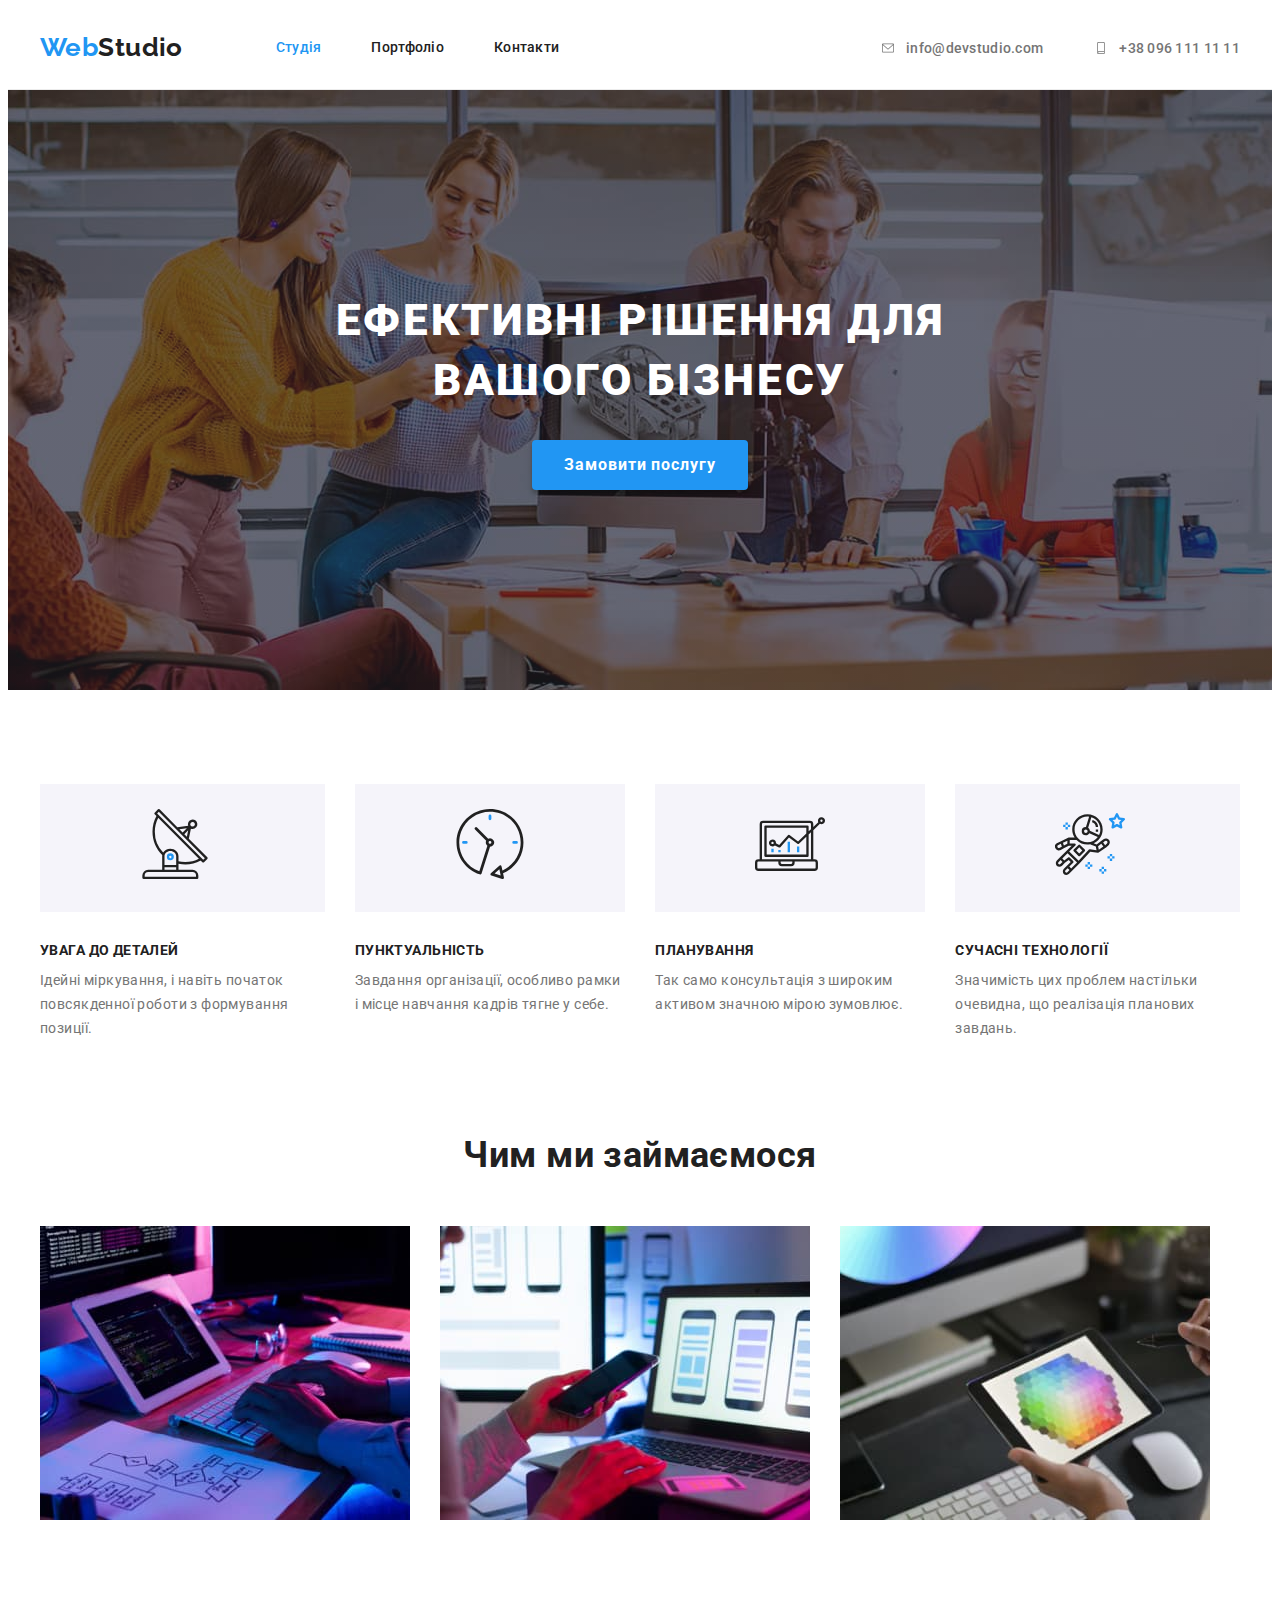
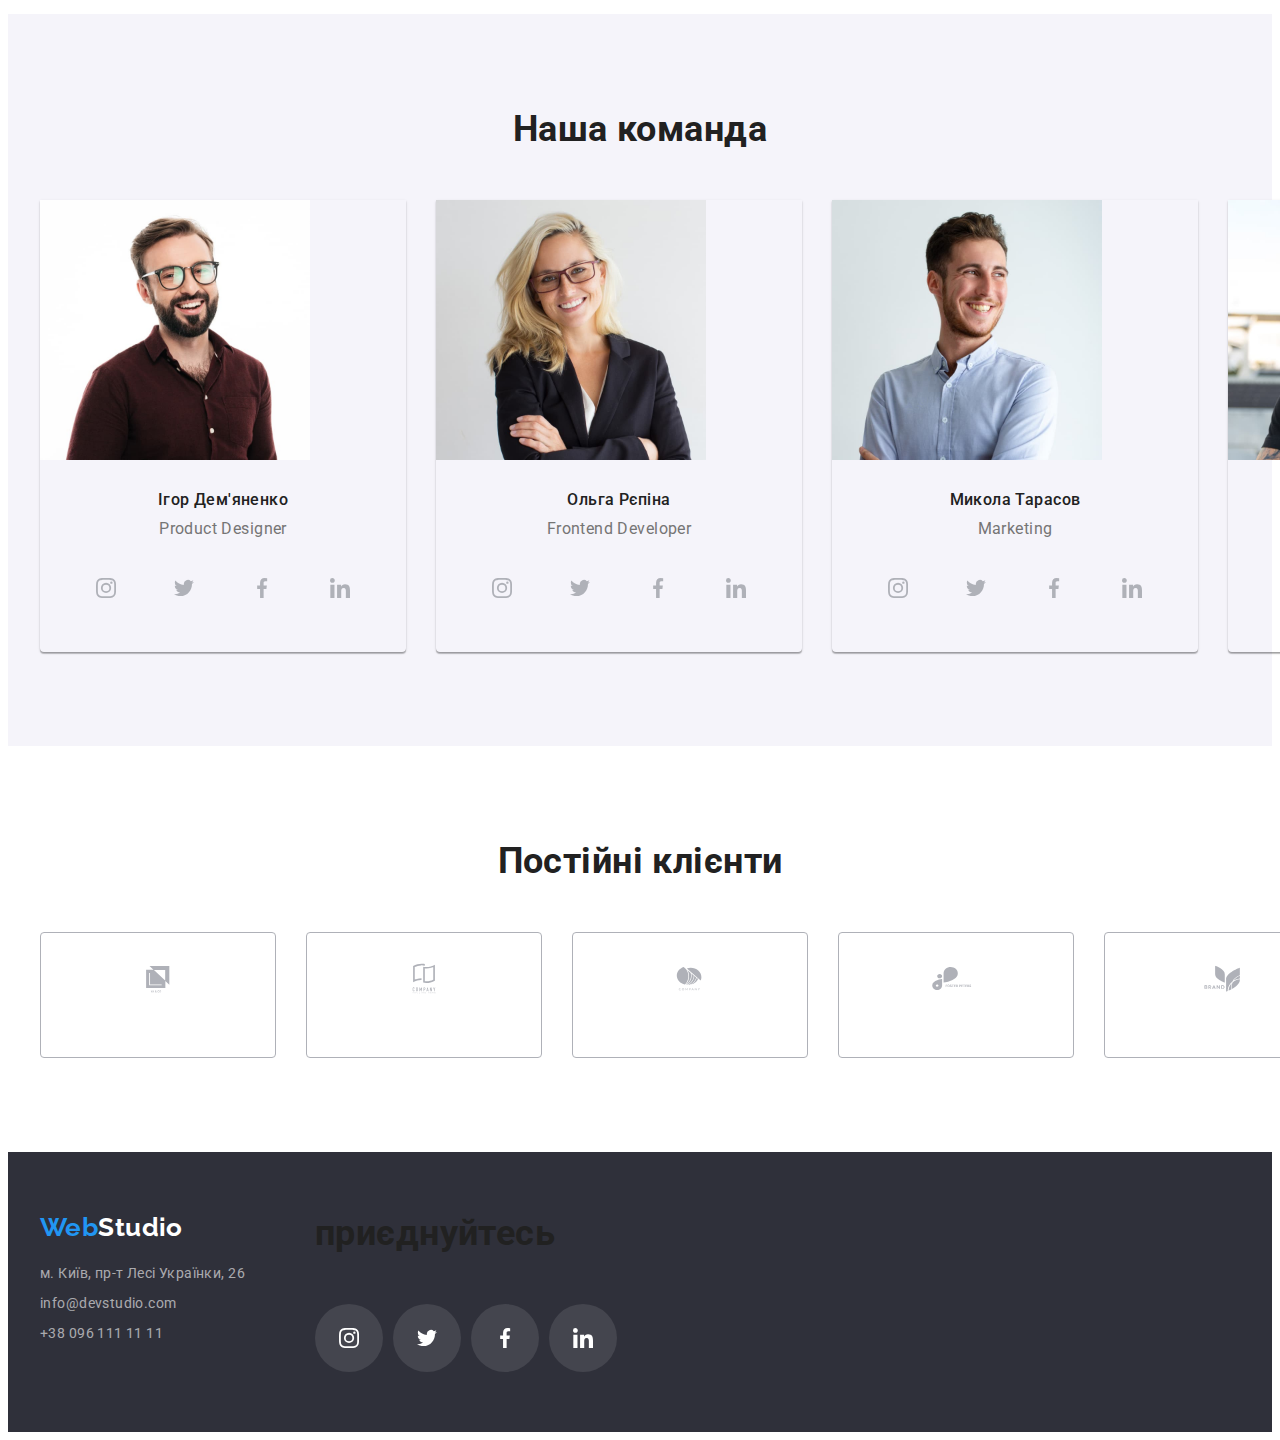
==== index.html @ 1bcee9d4 "Добавляет иконки и дополнительные секции" ====
<!DOCTYPE html>
<html lang="uk">
  <head>
    <meta charset="UTF-8" />
    <meta http-equiv="X-UA-Compatible" content="IE=edge" />
    <meta name="viewport" content="width=device-width, initial-scale=1.0" />
    <link rel="preconnect" href="https://fonts.googleapis.com" />
    <link rel="preconnect" href="https://fonts.gstatic.com" crossorigin />
    <link
      rel="stylesheet"
      href="https://cdnjs.cloudflare.com/ajax/libs/modern-normalize/1.1.0/modern-normalize.min.css"
      integrity="sha512-wpPYUAdjBVSE4KJnH1VR1HeZfpl1ub8YT/NKx4PuQ5NmX2tKuGu6U/JRp5y+Y8XG2tV+wKQpNHVUX03MfMFn9Q=="
      crossorigin="anonymous"
      referrerpolicy="no-referrer"
    />
    <link
      href="https://fonts.googleapis.com/css2?family=Raleway:wght@700&family=Roboto:wght@400;500;700;900&display=swap"
      rel="stylesheet"
    />
    <link rel="stylesheet" href="./css/styles.css" />
    <title>Web Studio</title>
  </head>
  <body>
    <header class="header-section">
      <div class="container header-container">
        <nav class="nav">
          <a class="logo" href="./index.html"><span>Web</span>Studio</a>
          <ul class="list nav-links">
            <li><a class="link current" href="">Студія</a></li>
            <li><a class="link" href="./portfolio.html">Портфоліо</a></li>
            <li><a class="link" href="">Контакти</a></li>
          </ul>
        </nav>
        <ul class="contacts">
          <li>
            <a class="link" href="mailto:info@devstudio.com">
              <svg class="icon" width="16px" height="12px">
                <use href="./images/icons.svg#icon-envelope"></use>
              </svg>
              info@devstudio.com</a
            >
          </li>
          <li>
            <a class="link" href="tel:+380961111111">
              <svg class="icon" width="16px" height="12px">
                <use href="./images/icons.svg#icon-smartphone"></use>
              </svg>
              +38 096 111 11 11</a
            >
          </li>
        </ul>
      </div>
    </header>
    <main>
      <section class="hero section">
        <div class="container">
          <h1 class="title">Ефективні рішення для вашого бізнесу</h1>
          <button type="button" class="order-button">Замовити послугу</button>
        </div>
      </section>
      <section class="advantage section">
        <div class="container">
          <h2 class="visually-hidden">Переваги</h2>
          <ul class="list">
            <li class="card">
              <div class="icon-wrap">
                <svg class="icon" width="70px" height="70px">
                  <use href="./images/icons.svg#icon-antenna"></use>
                </svg>
              </div>
              <h3 class="title">увага до деталей</h3>
              <p class="desc">
                Ідейні міркування, і навіть початок повсякденної роботи з формування позиції.
              </p>
            </li>
            <li class="card">
              <div class="icon-wrap">
                <svg class="icon" width="70px" height="70px">
                  <use href="./images/icons.svg#icon-clock"></use>
                </svg>
              </div>
              <h3 class="title">пунктуальність</h3>
              <p class="desc">
                Завдання організації, особливо рамки і місце навчання кадрів тягне у себе.
              </p>
            </li>
            <li class="card">
              <div class="icon-wrap">
                <svg class="icon" width="70px" height="70px">
                  <use href="./images/icons.svg#icon-diagram"></use>
                </svg>
              </div>
              <h3 class="title">планування</h3>
              <p class="desc">Так само консультація з широким активом значною мірою зумовлює.</p>
            </li>
            <li class="card">
              <div class="icon-wrap">
                <svg class="icon" width="70px" height="70px">
                  <use href="./images/icons.svg#icon-astronaut"></use>
                </svg>
              </div>
              <h3 class="title">сучасні технології</h3>
              <p class="desc">
                Значимість цих проблем настільки очевидна, що реалізація планових завдань.
              </p>
            </li>
          </ul>
        </div>
      </section>
      <section class="our-work section">
        <div class="container">
          <h2 class="title">Чим ми займаємося</h2>
          <ul class="list">
            <li class="item">
              <img src="./images/work1.jpg" width="370" alt="Проектування" />
            </li>
            <li class="item">
              <img src="./images/work2.jpg" width="370" alt="Адаптація" />
            </li>
            <li class="item">
              <img src="./images/work3.jpg" width="370" alt="Дізайн" />
            </li>
          </ul>
        </div>
      </section>
      <section class="our-team section">
        <div class="container">
          <h2 class="title">Наша команда</h2>
          <ul class="list">
            <li class="item">
              <img
                class="member-photo"
                src="./images/product-designer.jpg"
                width="270"
                alt="Дизайнер проекта"
              />
              <div class="description-wrap">
                <h3 class="member-title">Ігор Дем'яненко</h3>
                <p class="member-position">Product Designer</p>

                <ul class="social-list">
                  <li>
                    <a class="social-link" href="" aria-label="instagram">
                      <svg class="social-icon">
                        <use href="./images/icons.svg#icon-instagram"></use>
                      </svg>
                    </a>
                  </li>
                  <li>
                    <a class="social-link" href="" aria-label="twitter">
                      <svg class="social-icon">
                        <use href="./images/icons.svg#icon-twitter"></use>
                      </svg>
                    </a>
                  </li>
                  <li>
                    <a class="social-link" href="" aria-label="facebook">
                      <svg class="social-icon">
                        <use href="./images/icons.svg#icon-facebook"></use>
                      </svg>
                    </a>
                  </li>
                  <li>
                    <a class="social-link" href="" aria-label="linkedin">
                      <svg class="social-icon">
                        <use href="./images/icons.svg#icon-linkedin"></use>
                      </svg>
                    </a>
                  </li>
                </ul>
              </div>
            </li>
            <li class="item">
              <img
                class="member-photo"
                src="./images/frontend-developer.jpg"
                width="270"
                alt="Фронтенд разработчик"
              />
              <div class="description-wrap">
                <h3 class="member-title">Ольга Рєпіна</h3>
                <p class="member-position">Frontend Developer</p>

                <ul class="social-list">
                  <li>
                    <a class="social-link" href="" aria-label="instagram">
                      <svg class="social-icon">
                        <use href="./images/icons.svg#icon-instagram"></use>
                      </svg>
                    </a>
                  </li>
                  <li>
                    <a class="social-link" href="" aria-label="twitter">
                      <svg class="social-icon">
                        <use href="./images/icons.svg#icon-twitter"></use>
                      </svg>
                    </a>
                  </li>
                  <li>
                    <a class="social-link" href="" aria-label="facebook">
                      <svg class="social-icon">
                        <use href="./images/icons.svg#icon-facebook"></use>
                      </svg>
                    </a>
                  </li>
                  <li>
                    <a class="social-link" href="" aria-label="linkedin">
                      <svg class="social-icon">
                        <use href="./images/icons.svg#icon-linkedin"></use>
                      </svg>
                    </a>
                  </li>
                </ul>
              </div>
            </li>
            <li class="item">
              <img class="member-photo" src="./images/marketing.jpg" width="270" alt="Маркетінг" />

              <div class="description-wrap">
                <h3 class="member-title">Микола Тарасов</h3>
                <p class="member-position">Marketing</p>

                <ul class="social-list">
                  <li>
                    <a class="social-link" href="" aria-label="instagram">
                      <svg class="social-icon">
                        <use href="./images/icons.svg#icon-instagram"></use>
                      </svg>
                    </a>
                  </li>
                  <li>
                    <a class="social-link" href="" aria-label="twitter">
                      <svg class="social-icon">
                        <use href="./images/icons.svg#icon-twitter"></use>
                      </svg>
                    </a>
                  </li>
                  <li>
                    <a class="social-link" href="" aria-label="facebook">
                      <svg class="social-icon">
                        <use href="./images/icons.svg#icon-facebook"></use>
                      </svg>
                    </a>
                  </li>
                  <li>
                    <a class="social-link" href="" aria-label="linkedin">
                      <svg class="social-icon">
                        <use href="./images/icons.svg#icon-linkedin"></use>
                      </svg>
                    </a>
                  </li>
                </ul>
              </div>
            </li>
            <li class="item">
              <img
                class="member-photo"
                src="./images/ui-designer.jpg"
                width="270"
                alt="UI дезайнер"
              />
              <div class="description-wrap">
                <h3 class="member-title">Михайло Єрмаков</h3>
                <p class="member-position">UI Designer</p>

                <ul class="social-list">
                  <li>
                    <a class="social-link" href="" aria-label="instagram">
                      <svg class="social-icon">
                        <use href="./images/icons.svg#icon-instagram"></use>
                      </svg>
                    </a>
                  </li>
                  <li>
                    <a class="social-link" href="" aria-label="twitter">
                      <svg class="social-icon">
                        <use href="./images/icons.svg#icon-twitter"></use>
                      </svg>
                    </a>
                  </li>
                  <li>
                    <a class="social-link" href="" aria-label="facebook">
                      <svg class="social-icon">
                        <use href="./images/icons.svg#icon-facebook"></use>
                      </svg>
                    </a>
                  </li>
                  <li>
                    <a class="social-link" href="" aria-label="linkedin">
                      <svg class="social-icon">
                        <use href="./images/icons.svg#icon-linkedin"></use>
                      </svg>
                    </a>
                  </li>
                </ul>
              </div>
            </li>
          </ul>
        </div>
      </section>
      <section class="clients section">
        <div class="container">
          <h2 class="title">Постійні клієнти</h2>

          <ul class="clients-list">
            <li>
              <a
                class="client-link"
                href=""
                aria-label="Client 1"
                target="_blank"
                rel="noopener noreferrer"
              >
                <svg class="client-icon">
                  <use href="./images/icons.svg#icon-client-1"></use>
                </svg>
              </a>
            </li>
            <li>
              <a
                class="client-link"
                href=""
                aria-label="Client 2"
                target="_blank"
                rel="noopener noreferrer"
              >
                <svg class="client-icon">
                  <use href="./images/icons.svg#icon-client-2"></use>
                </svg>
              </a>
            </li>
            <li>
              <a
                class="client-link"
                href=""
                aria-label="Client 3"
                target="_blank"
                rel="noopener noreferrer"
              >
                <svg class="client-icon">
                  <use href="./images/icons.svg#icon-client-3"></use>
                </svg>
              </a>
            </li>
            <li>
              <a
                class="client-link"
                href=""
                aria-label="Client 4"
                target="_blank"
                rel="noopener noreferrer"
              >
                <svg class="client-icon">
                  <use href="./images/icons.svg#icon-client-4"></use>
                </svg>
              </a>
            </li>
            <li>
              <a
                class="client-link"
                href=""
                aria-label="Client 5"
                target="_blank"
                rel="noopener noreferrer"
              >
                <svg class="client-icon">
                  <use href="./images/icons.svg#icon-client-5"></use>
                </svg>
              </a>
            </li>
            <li>
              <a
                class="client-link"
                href=""
                aria-label="Client 6"
                target="_blank"
                rel="noopener noreferrer"
              >
                <svg class="client-icon">
                  <use href="./images/icons.svg#icon-client-6"></use>
                </svg>
              </a>
            </li>
          </ul>
        </div>
      </section>

      <footer class="section">
        <div class="container">
          <div class="address-wrap">
            <a class="logo" href="./index.html"><span>Web</span>Studio</a>
            <address>
              <ul class="list">
                <li class="item">
                  <a
                    class="link location"
                    href="https://goo.gl/maps/Ng53ubhgUgU8Qism7"
                    target="_blank"
                    rel="noopener noreferrer"
                    >м. Київ, пр-т Лесі Українки, 26</a
                  >
                </li>
                <li class="item">
                  <a class="link" href="mailto:info@devstudio.com">info@devstudio.com</a>
                </li>
                <li class="item"><a class="link" href="tel:+380961111111">+38 096 111 11 11</a></li>
              </ul>
            </address>
          </div>
          <div class="social-wrap">
            <p class="title">приєднуйтесь</p>
            <ul class="social-list">
              <li>
                <a class="social-link" href="" aria-label="instagram">
                  <svg class="social-icon">
                    <use href="./images/icons.svg#icon-instagram"></use>
                  </svg>
                </a>
              </li>
              <li>
                <a class="social-link" href="" aria-label="twitter">
                  <svg class="social-icon">
                    <use href="./images/icons.svg#icon-twitter"></use>
                  </svg>
                </a>
              </li>
              <li>
                <a class="social-link" href="" aria-label="facebook">
                  <svg class="social-icon">
                    <use href="./images/icons.svg#icon-facebook"></use>
                  </svg>
                </a>
              </li>
              <li>
                <a class="social-link" href="" aria-label="linkedin">
                  <svg class="social-icon">
                    <use href="./images/icons.svg#icon-linkedin"></use>
                  </svg>
                </a>
              </li>
            </ul>
          </div>
        </div>
      </footer>
    </main>
  </body>
</html>
---- css/styles.css ----
/* #2196F3 - accent color */
:root {
  --main-text-color: #757575;
  --title-color: #212121;
  --accent-color: #2196f3;
  --main-white-color: #ffffff;
  --main-background-color: #ffffff;
  --contact-color: #757575;
  --footer-contact-color: rgba(255, 255, 255, 0.6);
  --footer-background-color: #2f303a;
  --filter-button-background: #f5f4fa;
  --secondary-section-background: #f5f4fa;
  --header-border-color: #ececec;
  --gallery-item-border: #eeeeee;
  --social-icons-color: #afb1b8;
  --footer-social-background: rgba(255, 255, 255, 0.1);
}

.visually-hidden {
  position: absolute;
  width: 1px;
  height: 1px;
  margin: -1px;
  border: 0;
  padding: 0;

  white-space: nowrap;
  clip-path: inset(100%);
  clip: rect(0 0 0 0);
  overflow: hidden;
}

body {
  font-family: 'Roboto', 'Helvetica Neue', 'Verdana', 'Tahoma', sans-serif;
  font-size: 14px;
  line-height: 1.71;
  letter-spacing: 0.03em;

  color: var(--main-text-color);
  background-color: var(--main-background-color);
}

h1,
h2,
h3,
h4,
h5,
h6,
p,
ul {
  margin: 0;
}

img {
  display: block;
  max-width: 100%;
  height: auto;
}

ul {
  padding-left: 0;
  list-style: none;
}

.container {
  width: 1200px;
  padding-left: 15px;
  padding-right: 15px;
  margin: 0 auto;
}

.section {
  padding-top: 94px;
  padding-bottom: 94px;
  min-width: 1200px;
}

.list {
  margin-top: 0;
  margin-bottom: 0;
  list-style-type: none;
}

.hidden {
  margin: 0;
  padding: 0;
  height: 0;
  visibility: hidden;
}

.title {
  margin-top: 0;
  margin-bottom: 50px;
  font-size: 36px;
  font-weight: 700;
  line-height: 1.167;
  color: var(--title-color);
}

/* header section */

header {
  border-bottom: 1px solid Var(--header-border-color);
}

.header-container {
  display: flex;
  align-items: center;
  justify-content: center;
}

.logo {
  padding-top: 24px;
  padding-bottom: 25px;

  font-family: 'Raleway', sans-serif;
  font-size: 26px;
  font-weight: 700;
  line-height: 1.1925; /*30.52/26 = 1.17, но тогда размер блока не равен 80px */
  color: var(--title-color);
  text-decoration: none;
}

.logo > span {
  color: var(--accent-color);
}

.nav {
  display: flex;
  align-items: center;
}

.nav-links {
  display: flex;
  margin-left: 93px;
  gap: 50px;
}

.nav-links .link {
  font-size: 14px;
  font-weight: 500;
  line-height: 1.17;
  letter-spacing: 0.02em;
  color: var(--title-color);
  text-decoration: none;
}

.nav-links .current,
.nav-links .link:hover,
.nav-links .link:focus {
  color: var(--accent-color);
}

.header-section .contacts {
  margin-left: auto;
}

.contacts {
  display: flex;
  gap: 50px;
}
.contacts .link {
  display: flex;
  align-items: center;

  padding: 32px 0;

  font-weight: 500;
  line-height: 1.2;
  letter-spacing: 0.02em;
  color: var(--contact-color);
  text-decoration: none;
}

.contacts .link:not(:last-child()) {
  margin-right: 50px;
}

.contacts .link:hover,
.contacts .link:focus {
  color: var(--accent-color);
}

.contacts .icon {
  vertical-align: middle;
  margin-right: 10px;
  fill: var(--contact-color);
}

.contacts .link:hover .icon,
.contacts .link:focus .icon {
  fill: var(--accent-color);
}

/* hero section */

.hero {
  background: linear-gradient(rgba(47, 48, 58, 0.4), rgba(47, 48, 58, 0.4)),
    url(../images/hero-img.jpg);
  background-color: var(--footer-background-color);
  background-position: center;
  background-size: cover;
  text-align: center;
  max-width: 1600px;
  margin: 0 auto;
}

.hero.section {
  padding-top: 200px;
  padding-bottom: 200px;
}

.hero .title {
  max-width: 696px;
  margin-bottom: 30px;
  margin-left: auto;
  margin-right: auto;
  font-size: 44px;
  font-weight: 900;
  line-height: 1.3637;
  letter-spacing: 0.06em;
  text-transform: uppercase;
  color: var(--main-white-color);
}

.order-button {
  border: none;
  min-width: 216px;
  padding: 10px 32px;

  border-radius: 4px;

  font-family: inherit;
  font-size: 16px;
  font-weight: 700;
  line-height: 1.875;
  letter-spacing: 0.06em;
  color: var(--main-white-color);
  background-color: var(--accent-color);
  box-shadow: 0px 4px 4px rgba(0, 0, 0, 0.25);
  cursor: pointer;
}

.order-button:hover,
.order-button:focus {
  background: #188ce8;
  box-shadow: 0px 4px 4px rgba(0, 0, 0, 0.15);
}

/* advantage section */

.advantage.section {
  padding-bottom: 47px;
}

.advantage .list {
  display: flex;
  gap: 30px;
}

.advantage .card {
  flex-basis: calc((100%-3 * 30px) / 4);
  /* 270px; */
}

.advantage .icon-wrap {
  padding: 25px 100px;
  margin-bottom: 30px;
  background-color: var(--filter-button-background);
}

.advantage .title {
  margin-bottom: 10px;
  font-size: 14px;
  font-weight: 700;
  line-height: 1.143;
  text-transform: uppercase;
}

.advantage .desc {
  margin-top: 0;
  margin-bottom: 0;
  line-height: 1.715;
}
/* our work section */

.our-work {
  text-align: center;
}
.our-work.section {
  padding-top: 47px;
}

.our-work .list {
  display: flex;
  gap: 30px;
}

.our-work .item {
  flex-basis: calc((100%-2 * 30px) / 3);
}

/* our team */
.our-team {
  background-color: var(--secondary-section-background);
  text-align: center;
}

.our-team .list {
  display: flex;
  gap: 30px;
}
.our-team .item {
  flex-basis: calc((100%-3 * 30px) / 4);

  box-shadow: 0px 1px 3px rgba(0, 0, 0, 0.12), 0px 1px 1px rgba(0, 0, 0, 0.14),
    0px 2px 1px rgba(0, 0, 0, 0.2);
  border-radius: 0px 0px 4px 4px;
}

.description-wrap {
  padding: 30px 32px;
}

.member-title {
  margin-top: 0;
  margin-bottom: 10px;

  font-size: 16px;
  font-weight: 500;
  line-height: 1.1875;
  color: var(--title-color);
}

.member-position {
  margin-top: 0px;
  margin-bottom: 16px;

  font-size: 16px;
  line-height: 1.1875;
}

.social-list {
  display: flex;
  gap: 10px;
  margin: 0 auto;
}

.social-link {
  display: flex;
  justify-content: center;
  align-items: center;
  width: 44px;
  height: 44px;
  padding: 12px;
  border-radius: 50%;
}

.our-team .social-link:hover,
.our-team .social-link:focus {
  background-color: var(--accent-color);
}

.social-icon {
  width: 20px;
  height: 20px;
  fill: var(--social-icons-color);
}

.our-team .social-link:hover .social-icon,
.our-team .social-link:focus .social-icon {
  fill: var(--main-background-color);
}

/* clients section */

.clients .container {
  text-align: center;
}

.clients-list {
  display: flex;
  gap: 30px;
}

.client-link {
  display: block;
  width: 170px;
  height: 92px;
  padding: 16px 32px;

  border: 1px solid var(--social-icons-color);
  border-radius: 4px;
}

.client-link:hover .client-icon,
.client-link:focus .client-icon {
  fill: var(--accent-color);
}

.client-icon {
  width: 106px;
  height: 60px;
  fill: var(--social-icons-color);
}

/* footer */

footer {
  background-color: var(--footer-background-color);
}

footer.section {
  padding-top: 60px;
  padding-bottom: 60px;
}

footer .container {
  display: flex;
}

footer .logo {
  display: inline-block;
  padding-top: 0;
  padding-bottom: 0;
  margin-bottom: 20px;

  color: var(--main-white-color);
}

footer .item {
  line-height: 1.5;
}

footer .item:not(:last-child) {
  margin-bottom: 9px;
}
footer .link {
  color: var(--footer-contact-color);
  text-decoration: none;
  font-style: normal;
}

footer .link:hover,
footer .link:focus {
  color: var(--accent-color);
}
.location {
  font-size: 14px;
  color: var(--main-white-color);
  text-decoration: none;
  font-style: normal;
}

footer .social-wrap {
  margin-left: 70px;
}

footer .social-link {
  background: var(--footer-social-background);
}

footer .social-link:hover,
footer .social-link:focus {
  background: var(--accent-color);
}

footer .social-icon {
  fill: var(--main-white-color);
}

/* portfolio.html */

/* filter */
.filter {
  display: flex;
  justify-content: center;
  margin-bottom: 50px;
  gap: 8px;
}
.filter .button {
  min-width: 73px;
  padding: 6px 22px;

  border-radius: 4px;
  border: none;

  font-family: inherit;
  font-size: 16px;
  font-weight: 500;
  line-height: 1.75;
  letter-spacing: 0.03em;
  color: var(--title-color);
  background-color: var(--filter-button-background);
  cursor: pointer;
}

/* .filter-item:not(:first-child) {
  margin-left: 8px;
} */

.filter .button:hover,
.filter .button:focus {
  color: var(--main-white-color);
  background-color: var(--accent-color);
  box-shadow: 0px 3px 1px rgba(0, 0, 0, 0.1), 0px 1px 2px rgba(0, 0, 0, 0.08),
    0px 2px 2px rgba(0, 0, 0, 0.12);
}

/* gallery */

.work-list {
  display: flex;
  flex-wrap: wrap;
  gap: 30px;
}

.gallery .link {
  text-decoration: none;
}

.gallery .card {
  flex-basis: calc((100% - 2 * 30px) / 3);
}

.gallery .card:hover {
  box-shadow: 0px 1px 1px rgba(0, 0, 0, 0.12), 0px 4px 4px rgba(0, 0, 0, 0.06),
    1px 4px 6px rgba(0, 0, 0, 0.16);
}

.gallery .desc-wrapper {
  padding: 20px 24px;

  border-right: 1px solid var(--gallery-item-border);
  border-bottom: 1px solid var(--gallery-item-border);
  border-left: 1px solid var(--gallery-item-border);
}

.gallery .card-title {
  margin-top: 0;
  margin-bottom: 4px;

  font-size: 18px;
  font-weight: 700;
  letter-spacing: 0.06em;
  line-height: 2;
  color: var(--title-color);
}

.gallery .card-description {
  font-size: 16px;
  line-height: 1.875;
  color: var(--main-text-color);
}
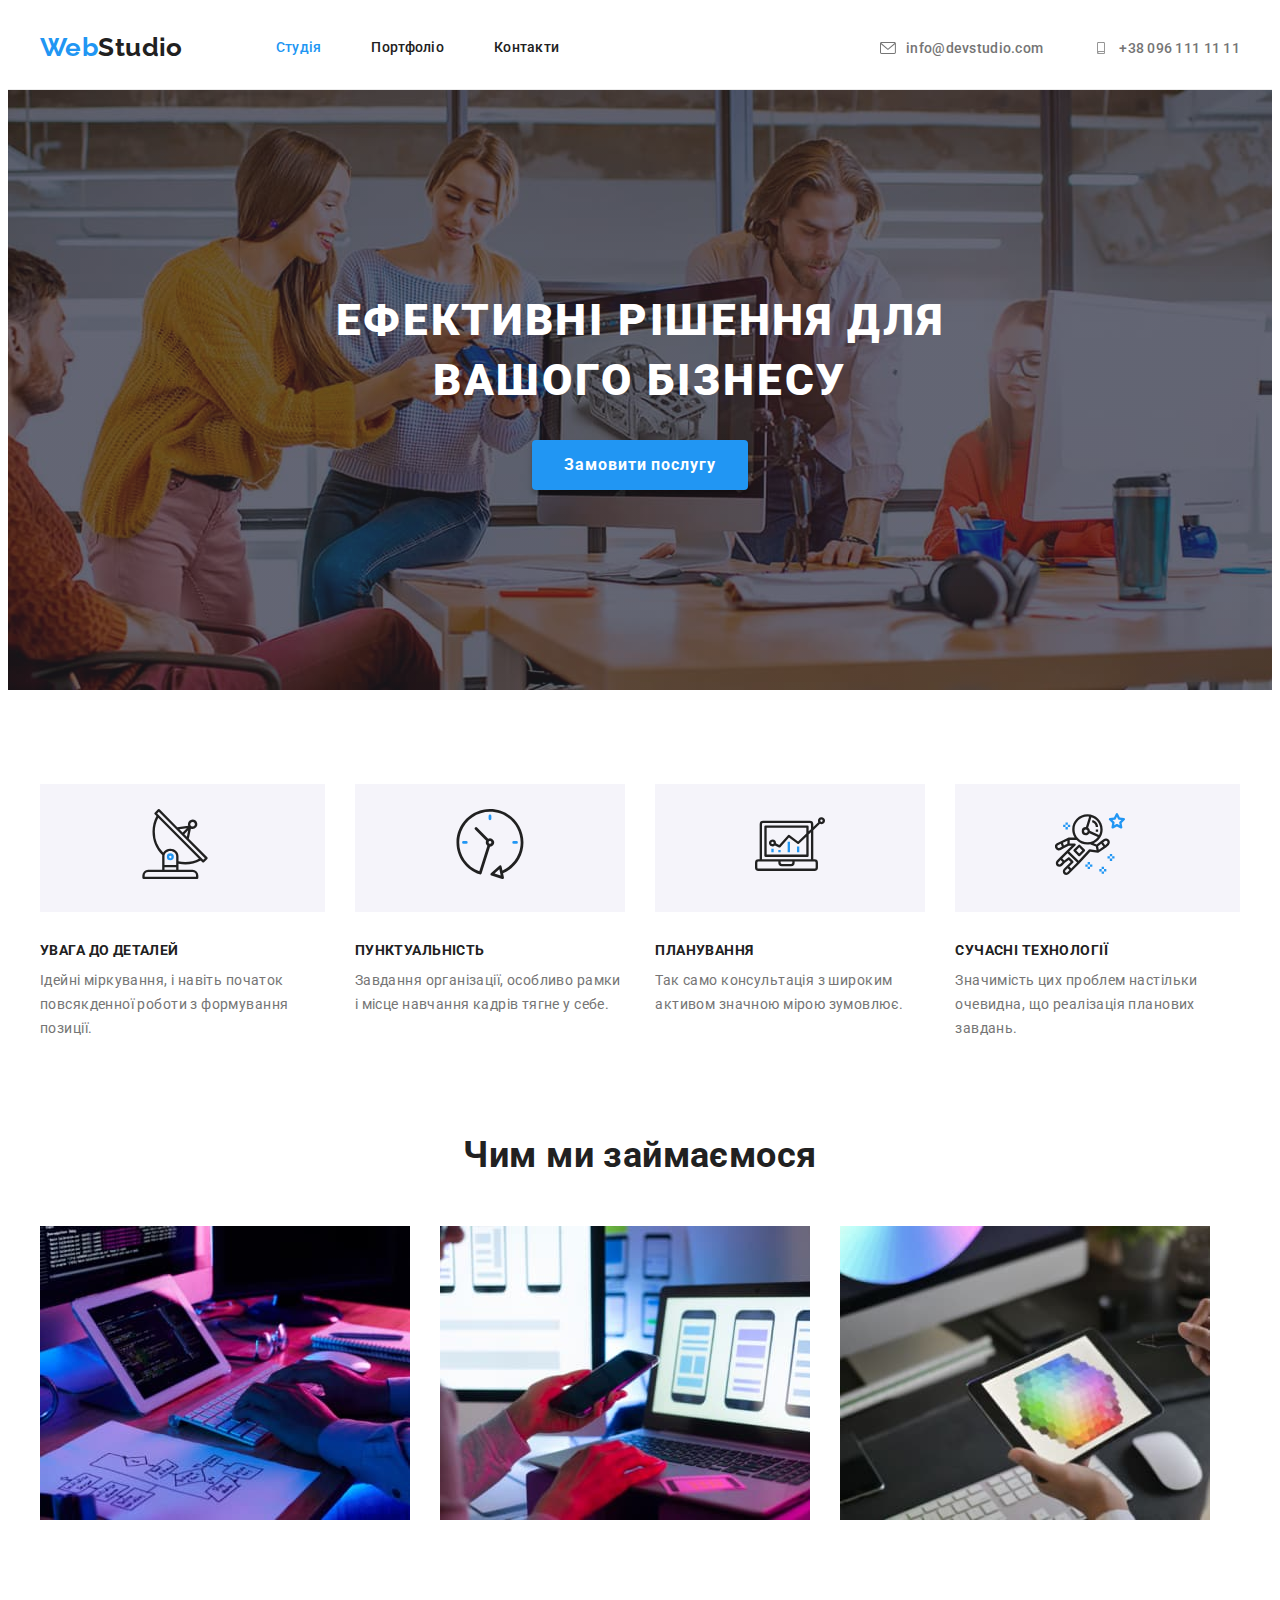
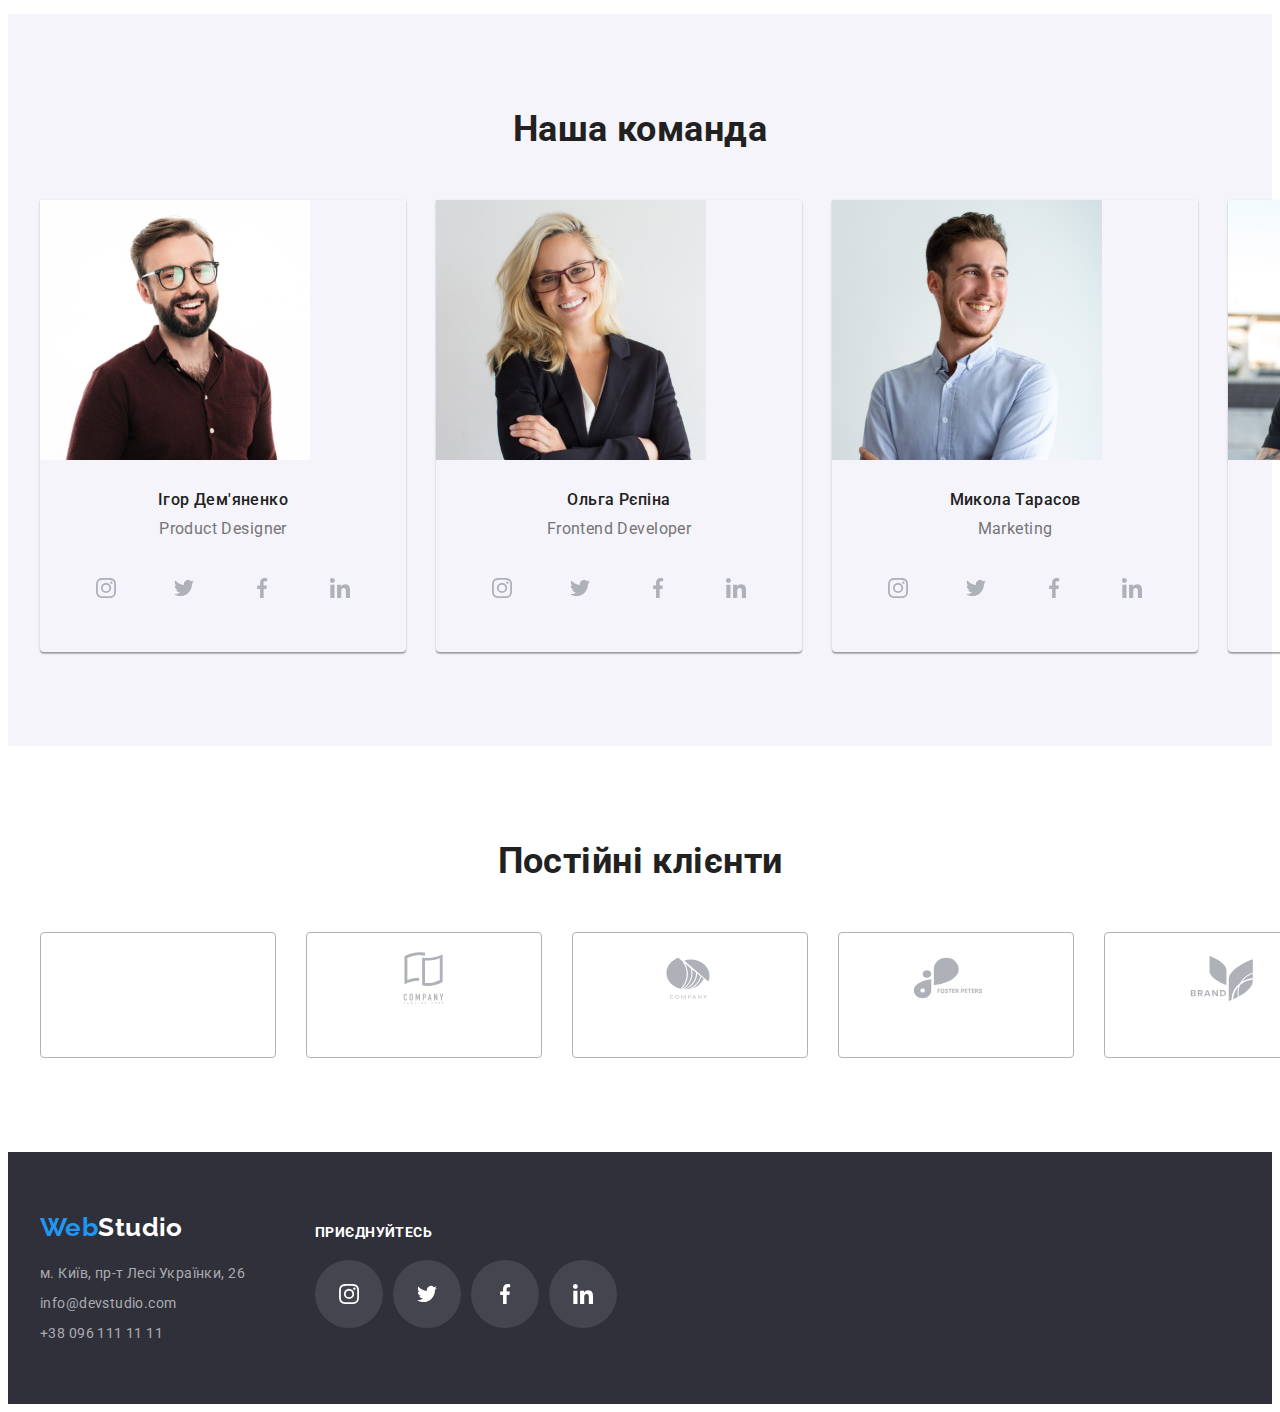
==== commit 265a34b9: "Завершает верстку index.html" ====
--- a/index.html
+++ b/index.html
@@ -312,7 +312,7 @@
                 rel="noopener noreferrer"
               >
                 <svg class="client-icon">
-                  <use href="./images/icons.svg#icon-client-1"></use>
+                  <use href="./images/icons/icons.svg#icon-client-1"></use>
                 </svg>
               </a>
             </li>
@@ -408,7 +408,7 @@
             </address>
           </div>
           <div class="social-wrap">
-            <p class="title">приєднуйтесь</p>
+            <p class="join">приєднуйтесь</p>
             <ul class="social-list">
               <li>
                 <a class="social-link" href="" aria-label="instagram">
--- a/css/styles.css
+++ b/css/styles.css
@@ -456,6 +456,19 @@
   margin-left: 70px;
 }
 
+footer .join {
+  font-family: 'Roboto';
+  font-style: normal;
+  font-weight: 700;
+  font-size: 14px;
+  line-height: 1.1428;
+  letter-spacing: 0.03em;
+  text-transform: uppercase;
+  color: var(--main-white-color);
+  margin-bottom: 20px;
+  margin-top: 12px;
+}
+
 footer .social-link {
   background: var(--footer-social-background);
 }
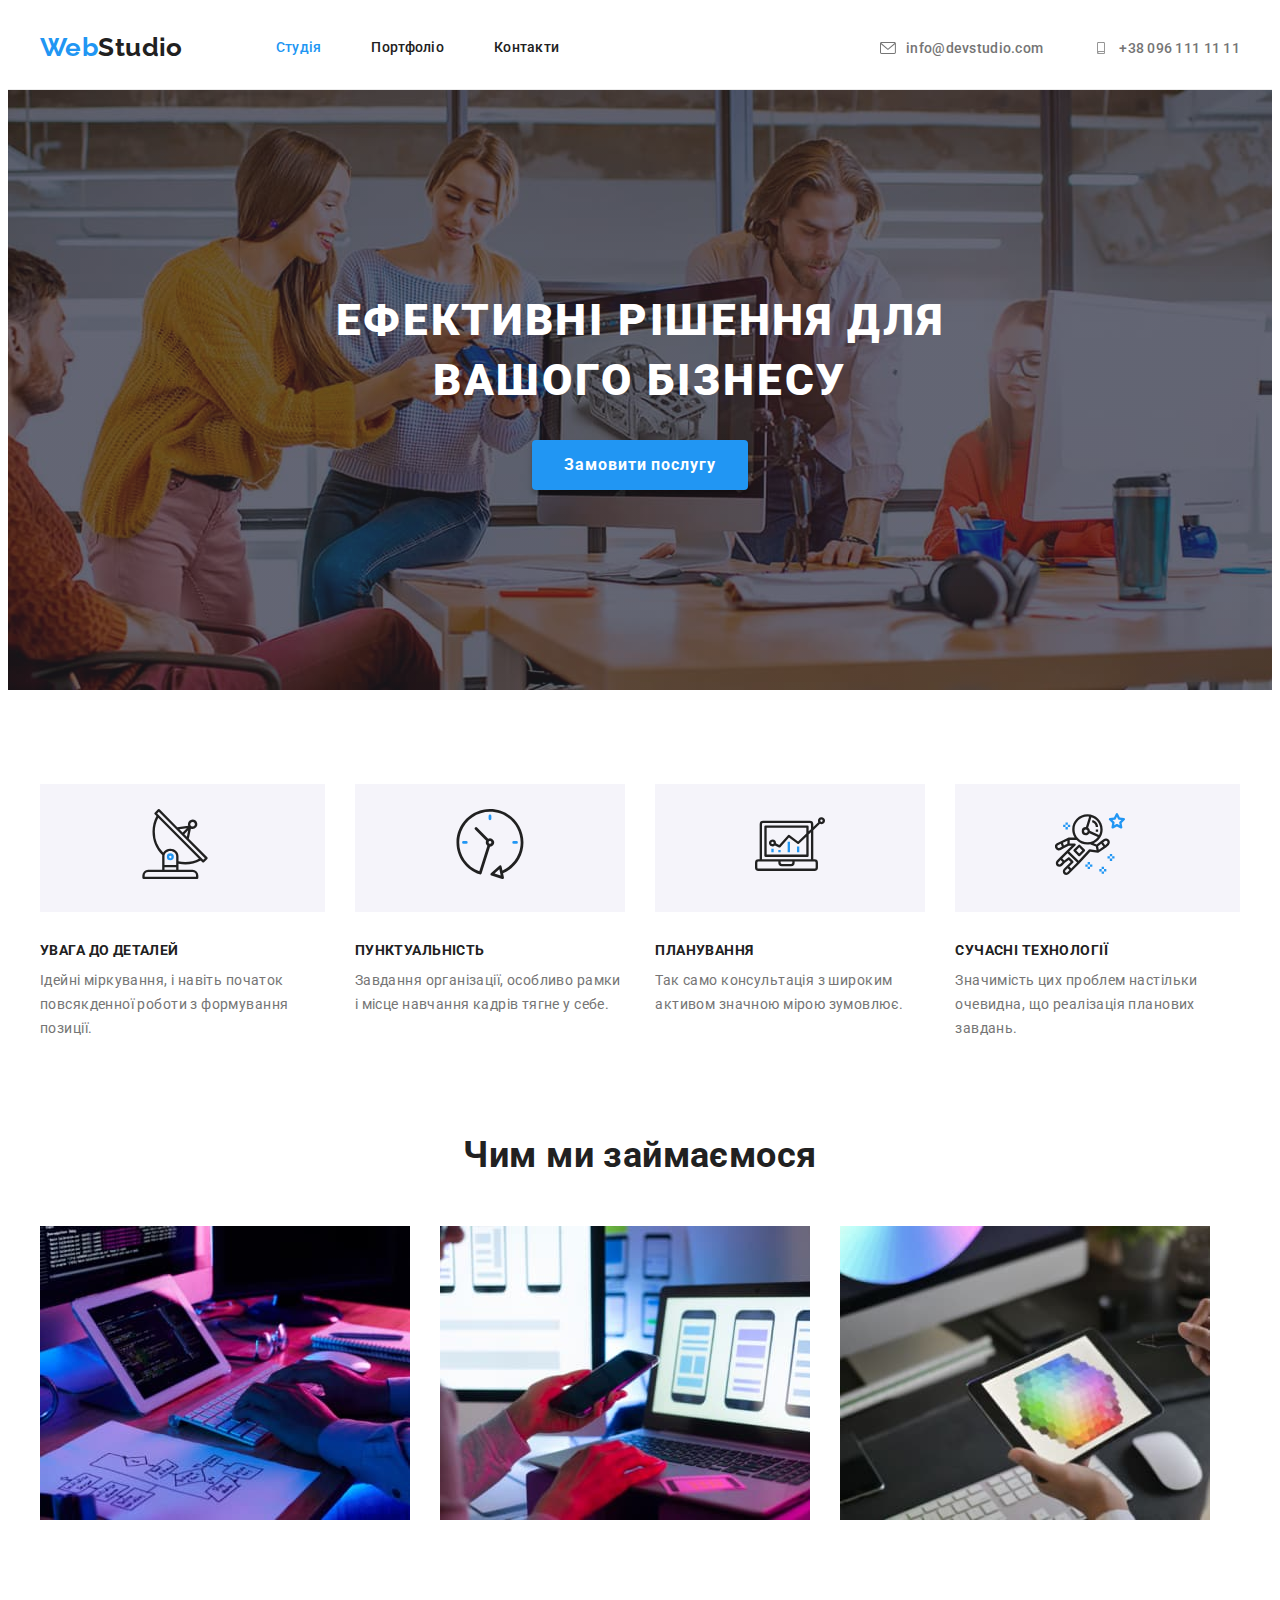
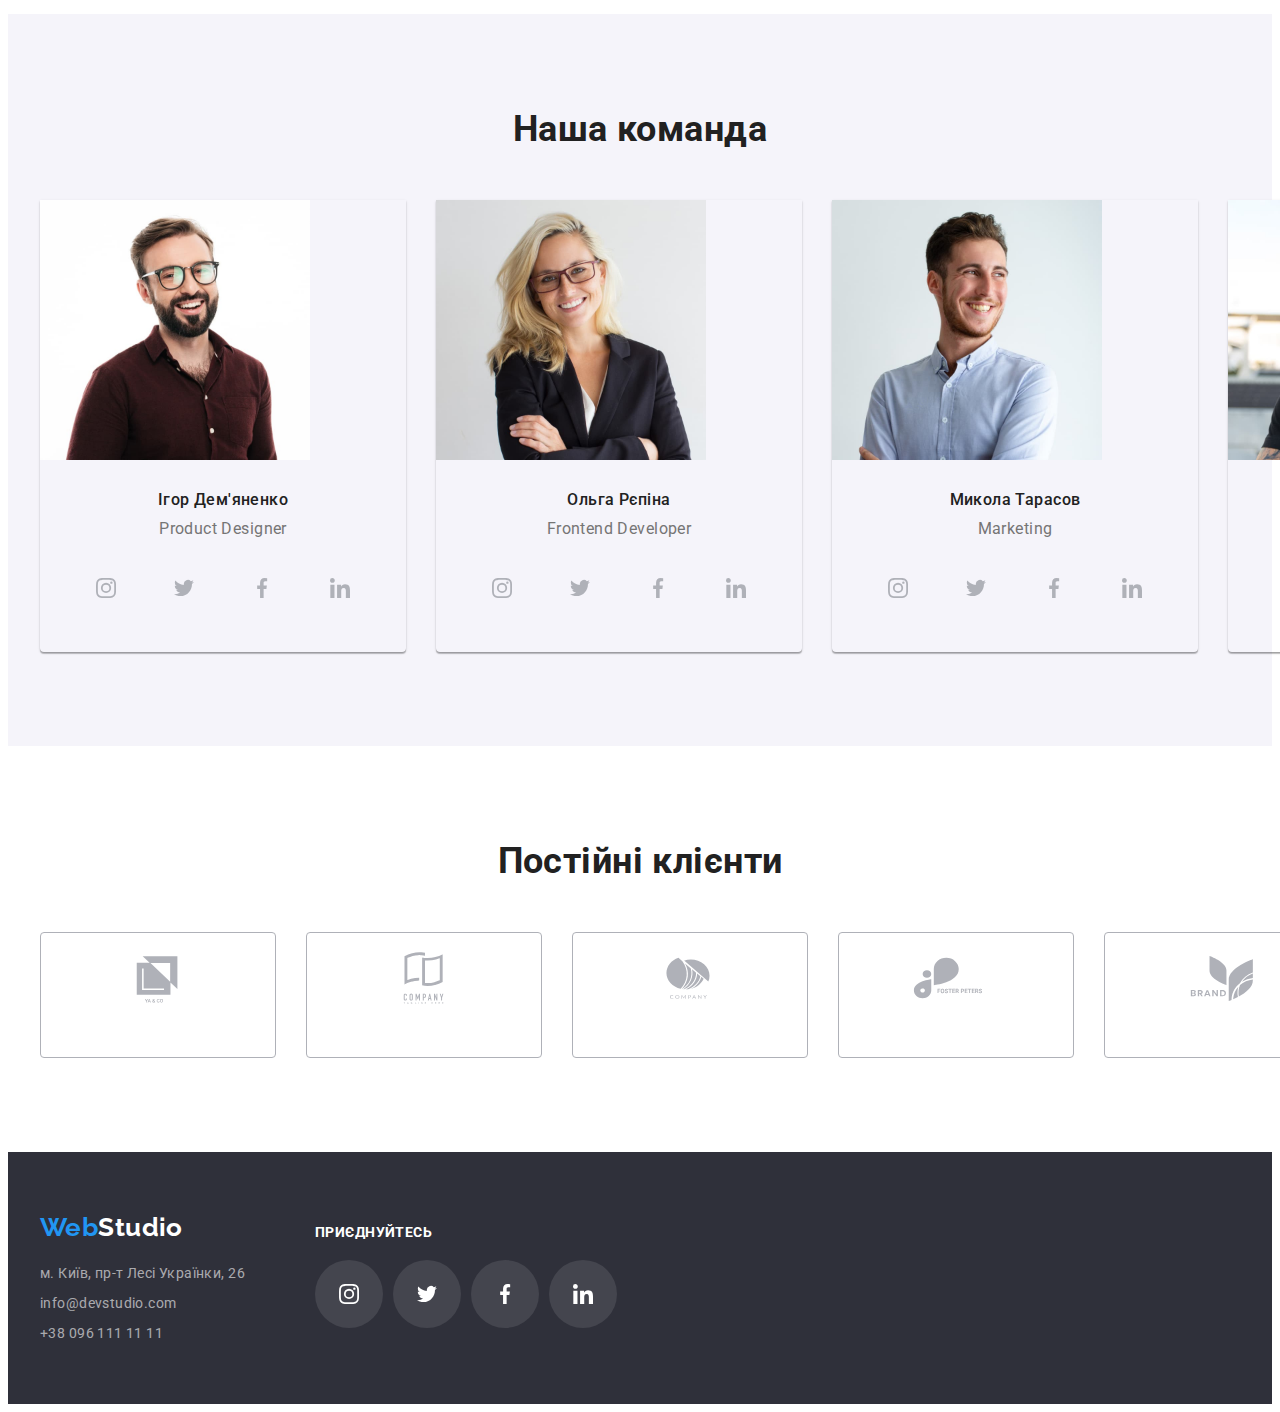
==== commit e6b4178b: "Исправляет ошибку в index.html" ====
--- a/index.html
+++ b/index.html
@@ -26,7 +26,7 @@
         <nav class="nav">
           <a class="logo" href="./index.html"><span>Web</span>Studio</a>
           <ul class="list nav-links">
-            <li><a class="link current" href="">Студія</a></li>
+            <li><a class="link current" href=".index.htm">Студія</a></li>
             <li><a class="link" href="./portfolio.html">Портфоліо</a></li>
             <li><a class="link" href="">Контакти</a></li>
           </ul>
@@ -64,7 +64,7 @@
           <ul class="list">
             <li class="card">
               <div class="icon-wrap">
-                <svg class="icon" width="70px" height="70px">
+                <svg class="icon" width="70" height="70">
                   <use href="./images/icons.svg#icon-antenna"></use>
                 </svg>
               </div>
@@ -75,7 +75,7 @@
             </li>
             <li class="card">
               <div class="icon-wrap">
-                <svg class="icon" width="70px" height="70px">
+                <svg class="icon" width="70" height="70">
                   <use href="./images/icons.svg#icon-clock"></use>
                 </svg>
               </div>
@@ -86,7 +86,7 @@
             </li>
             <li class="card">
               <div class="icon-wrap">
-                <svg class="icon" width="70px" height="70px">
+                <svg class="icon" width="70" height="70">
                   <use href="./images/icons.svg#icon-diagram"></use>
                 </svg>
               </div>
@@ -95,7 +95,7 @@
             </li>
             <li class="card">
               <div class="icon-wrap">
-                <svg class="icon" width="70px" height="70px">
+                <svg class="icon" width="70" height="70">
                   <use href="./images/icons.svg#icon-astronaut"></use>
                 </svg>
               </div>
@@ -141,28 +141,28 @@
                 <ul class="social-list">
                   <li>
                     <a class="social-link" href="" aria-label="instagram">
-                      <svg class="social-icon">
+                      <svg class="social-icon" width="20" height="20">
                         <use href="./images/icons.svg#icon-instagram"></use>
                       </svg>
                     </a>
                   </li>
                   <li>
                     <a class="social-link" href="" aria-label="twitter">
-                      <svg class="social-icon">
+                      <svg class="social-icon" width="20" height="20">
                         <use href="./images/icons.svg#icon-twitter"></use>
                       </svg>
                     </a>
                   </li>
                   <li>
                     <a class="social-link" href="" aria-label="facebook">
-                      <svg class="social-icon">
+                      <svg class="social-icon" width="20" height="20">
                         <use href="./images/icons.svg#icon-facebook"></use>
                       </svg>
                     </a>
                   </li>
                   <li>
                     <a class="social-link" href="" aria-label="linkedin">
-                      <svg class="social-icon">
+                      <svg class="social-icon" width="20" height="20">
                         <use href="./images/icons.svg#icon-linkedin"></use>
                       </svg>
                     </a>
@@ -184,28 +184,28 @@
                 <ul class="social-list">
                   <li>
                     <a class="social-link" href="" aria-label="instagram">
-                      <svg class="social-icon">
+                      <svg class="social-icon" width="20" height="20">
                         <use href="./images/icons.svg#icon-instagram"></use>
                       </svg>
                     </a>
                   </li>
                   <li>
                     <a class="social-link" href="" aria-label="twitter">
-                      <svg class="social-icon">
+                      <svg class="social-icon" width="20" height="20">
                         <use href="./images/icons.svg#icon-twitter"></use>
                       </svg>
                     </a>
                   </li>
                   <li>
                     <a class="social-link" href="" aria-label="facebook">
-                      <svg class="social-icon">
+                      <svg class="social-icon" width="20" height="20">
                         <use href="./images/icons.svg#icon-facebook"></use>
                       </svg>
                     </a>
                   </li>
                   <li>
                     <a class="social-link" href="" aria-label="linkedin">
-                      <svg class="social-icon">
+                      <svg class="social-icon" width="20" height="20">
                         <use href="./images/icons.svg#icon-linkedin"></use>
                       </svg>
                     </a>
@@ -223,28 +223,28 @@
                 <ul class="social-list">
                   <li>
                     <a class="social-link" href="" aria-label="instagram">
-                      <svg class="social-icon">
+                      <svg class="social-icon" width="20" height="20">
                         <use href="./images/icons.svg#icon-instagram"></use>
                       </svg>
                     </a>
                   </li>
                   <li>
                     <a class="social-link" href="" aria-label="twitter">
-                      <svg class="social-icon">
+                      <svg class="social-icon" width="20" height="20">
                         <use href="./images/icons.svg#icon-twitter"></use>
                       </svg>
                     </a>
                   </li>
                   <li>
                     <a class="social-link" href="" aria-label="facebook">
-                      <svg class="social-icon">
+                      <svg class="social-icon" width="20" height="20">
                         <use href="./images/icons.svg#icon-facebook"></use>
                       </svg>
                     </a>
                   </li>
                   <li>
                     <a class="social-link" href="" aria-label="linkedin">
-                      <svg class="social-icon">
+                      <svg class="social-icon" width="20" height="20">
                         <use href="./images/icons.svg#icon-linkedin"></use>
                       </svg>
                     </a>
@@ -266,28 +266,28 @@
                 <ul class="social-list">
                   <li>
                     <a class="social-link" href="" aria-label="instagram">
-                      <svg class="social-icon">
+                      <svg class="social-icon" width="20" height="20">
                         <use href="./images/icons.svg#icon-instagram"></use>
                       </svg>
                     </a>
                   </li>
                   <li>
                     <a class="social-link" href="" aria-label="twitter">
-                      <svg class="social-icon">
+                      <svg class="social-icon" width="20" height="20">
                         <use href="./images/icons.svg#icon-twitter"></use>
                       </svg>
                     </a>
                   </li>
                   <li>
                     <a class="social-link" href="" aria-label="facebook">
-                      <svg class="social-icon">
+                      <svg class="social-icon" width="20" height="20">
                         <use href="./images/icons.svg#icon-facebook"></use>
                       </svg>
                     </a>
                   </li>
                   <li>
                     <a class="social-link" href="" aria-label="linkedin">
-                      <svg class="social-icon">
+                      <svg class="social-icon" width="20" height="20">
                         <use href="./images/icons.svg#icon-linkedin"></use>
                       </svg>
                     </a>
@@ -311,8 +311,8 @@
                 target="_blank"
                 rel="noopener noreferrer"
               >
-                <svg class="client-icon">
-                  <use href="./images/icons/icons.svg#icon-client-1"></use>
+                <svg class="client-icon" width="106" height="60">
+                  <use href="./images/icons.svg#icon-client-1"></use>
                 </svg>
               </a>
             </li>
@@ -324,7 +324,7 @@
                 target="_blank"
                 rel="noopener noreferrer"
               >
-                <svg class="client-icon">
+                <svg class="client-icon" width="106" height="60">
                   <use href="./images/icons.svg#icon-client-2"></use>
                 </svg>
               </a>
@@ -337,7 +337,7 @@
                 target="_blank"
                 rel="noopener noreferrer"
               >
-                <svg class="client-icon">
+                <svg class="client-icon" width="106" height="60">
                   <use href="./images/icons.svg#icon-client-3"></use>
                 </svg>
               </a>
@@ -350,7 +350,7 @@
                 target="_blank"
                 rel="noopener noreferrer"
               >
-                <svg class="client-icon">
+                <svg class="client-icon" width="106" height="60">
                   <use href="./images/icons.svg#icon-client-4"></use>
                 </svg>
               </a>
@@ -363,7 +363,7 @@
                 target="_blank"
                 rel="noopener noreferrer"
               >
-                <svg class="client-icon">
+                <svg class="client-icon" width="106" height="60">
                   <use href="./images/icons.svg#icon-client-5"></use>
                 </svg>
               </a>
@@ -376,7 +376,7 @@
                 target="_blank"
                 rel="noopener noreferrer"
               >
-                <svg class="client-icon">
+                <svg class="client-icon" width="106" height="60">
                   <use href="./images/icons.svg#icon-client-6"></use>
                 </svg>
               </a>
@@ -412,28 +412,28 @@
             <ul class="social-list">
               <li>
                 <a class="social-link" href="" aria-label="instagram">
-                  <svg class="social-icon">
+                  <svg class="social-icon" width="20" height="20">
                     <use href="./images/icons.svg#icon-instagram"></use>
                   </svg>
                 </a>
               </li>
               <li>
                 <a class="social-link" href="" aria-label="twitter">
-                  <svg class="social-icon">
+                  <svg class="social-icon" width="20" height="20">
                     <use href="./images/icons.svg#icon-twitter"></use>
                   </svg>
                 </a>
               </li>
               <li>
                 <a class="social-link" href="" aria-label="facebook">
-                  <svg class="social-icon">
+                  <svg class="social-icon" width="20" height="20">
                     <use href="./images/icons.svg#icon-facebook"></use>
                   </svg>
                 </a>
               </li>
               <li>
                 <a class="social-link" href="" aria-label="linkedin">
-                  <svg class="social-icon">
+                  <svg class="social-icon" width="20" height="20">
                     <use href="./images/icons.svg#icon-linkedin"></use>
                   </svg>
                 </a>
--- a/css/styles.css
+++ b/css/styles.css
@@ -362,8 +362,6 @@
 }
 
 .social-icon {
-  width: 20px;
-  height: 20px;
   fill: var(--social-icons-color);
 }
 
@@ -399,8 +397,6 @@
 }
 
 .client-icon {
-  width: 106px;
-  height: 60px;
   fill: var(--social-icons-color);
 }
 
@@ -529,16 +525,22 @@
 }
 
 .gallery .link {
+  display: block;
   text-decoration: none;
 }
+
+.gallery .link:hover {
+  box-shadow: 0px 1px 1px rgba(0, 0, 0, 0.12), 0px 4px 4px rgba(0, 0, 0, 0.06),
+    1px 4px 6px rgba(0, 0, 0, 0.16);
+}
+
+/* .gallery .link:hover .card {
+  box-shadow: 0px 1px 1px rgba(0, 0, 0, 0.12), 0px 4px 4px rgba(0, 0, 0, 0.06),
+    1px 4px 6px rgba(0, 0, 0, 0.16);
+} */
 
 .gallery .card {
   flex-basis: calc((100% - 2 * 30px) / 3);
-}
-
-.gallery .card:hover {
-  box-shadow: 0px 1px 1px rgba(0, 0, 0, 0.12), 0px 4px 4px rgba(0, 0, 0, 0.06),
-    1px 4px 6px rgba(0, 0, 0, 0.16);
 }
 
 .gallery .desc-wrapper {
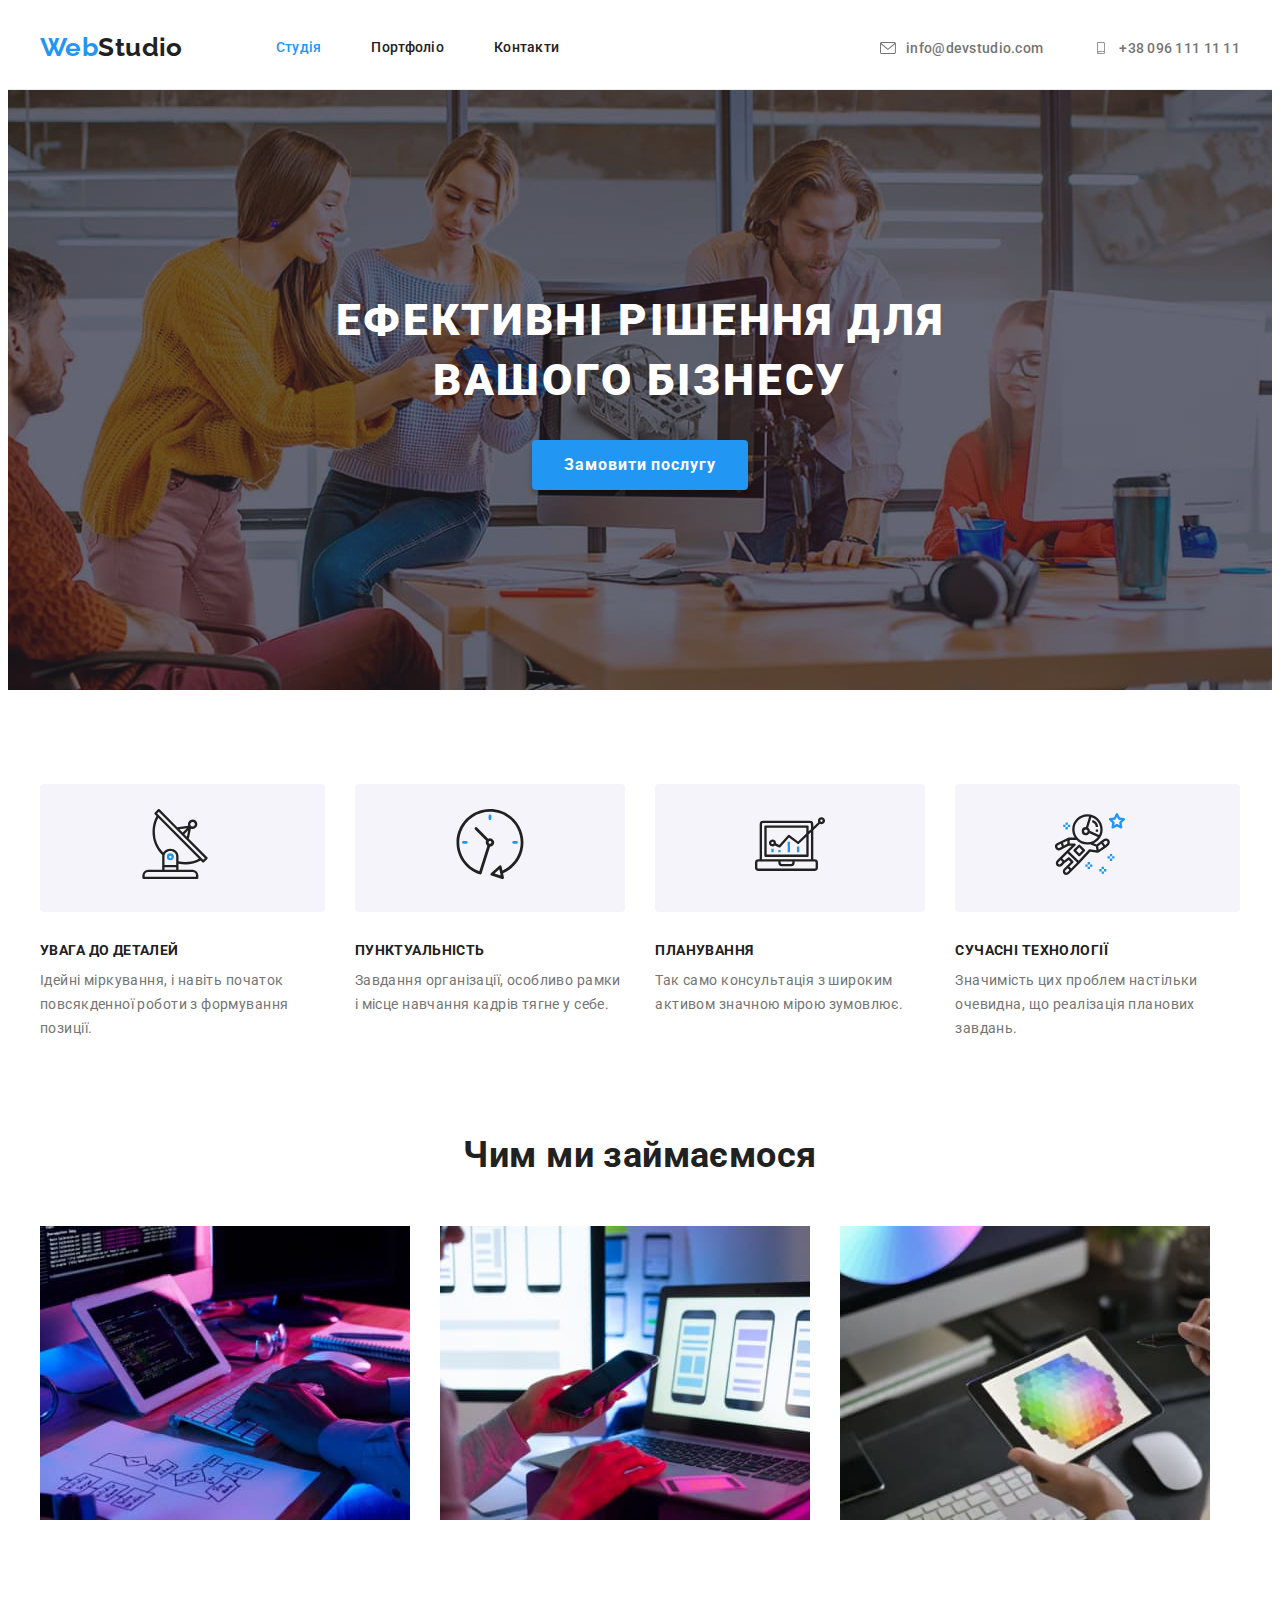
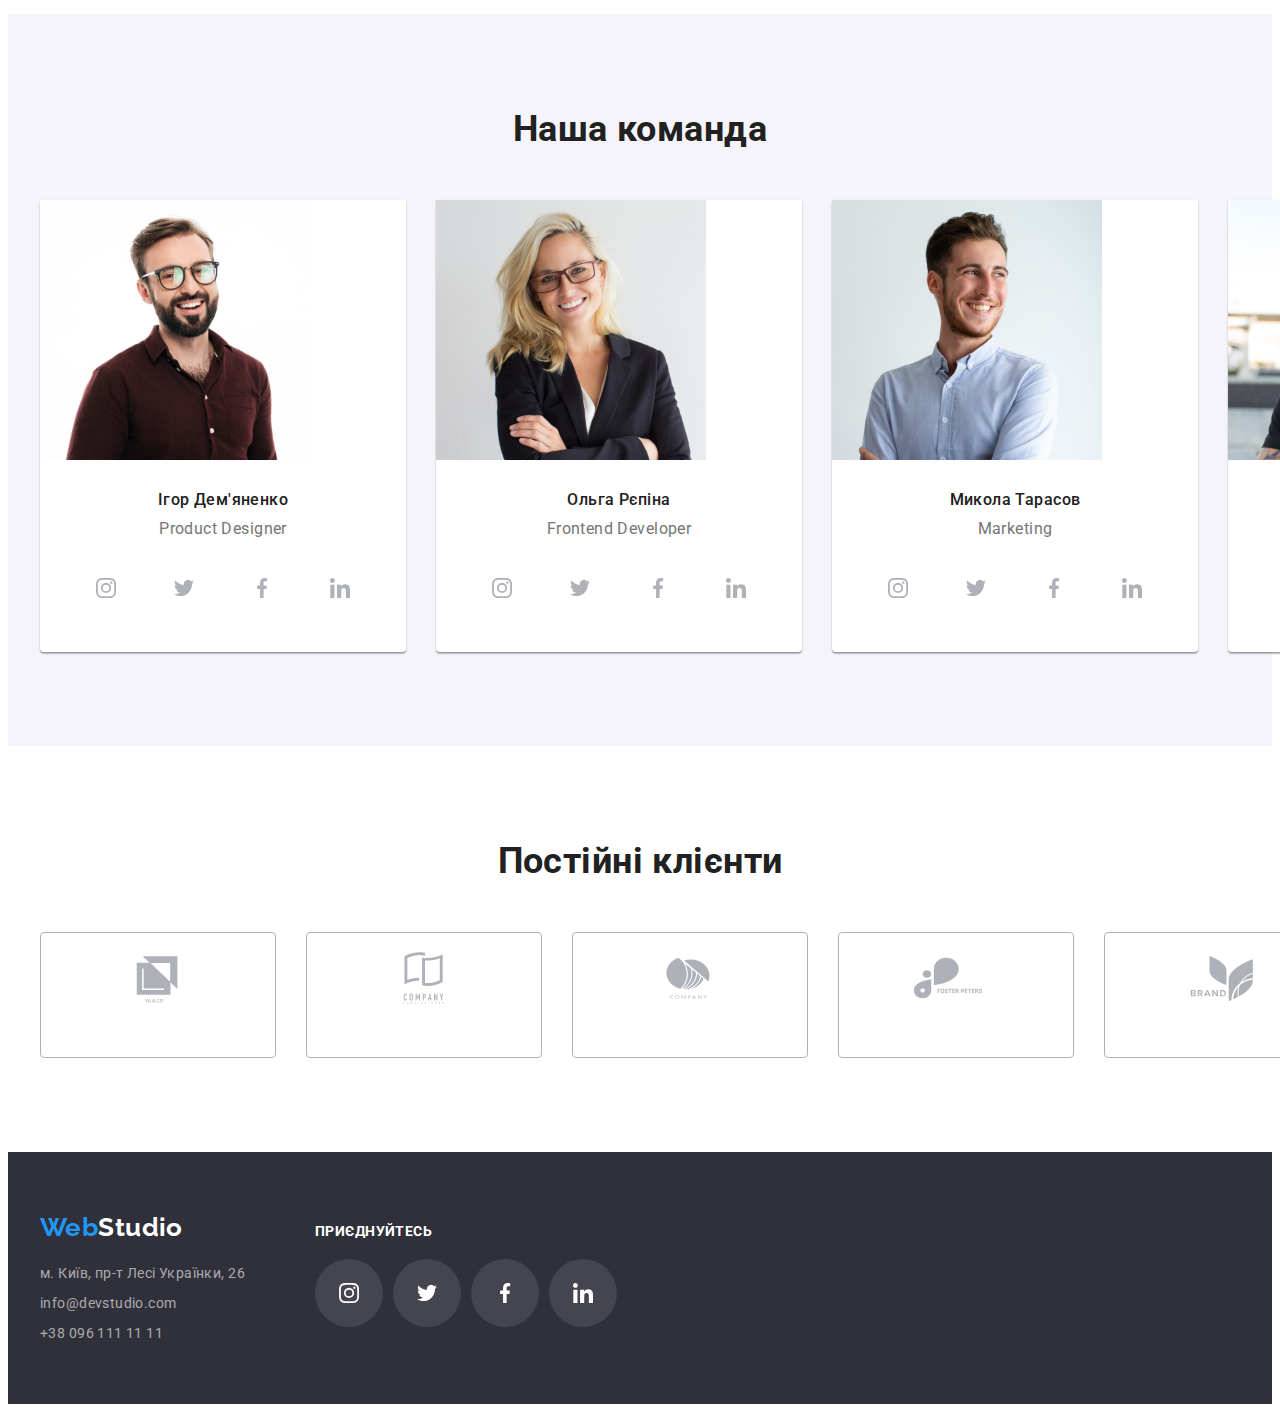
==== commit cd560223: "Вносит правки по комментариям ментора" ====
--- a/index.html
+++ b/index.html
@@ -123,6 +123,8 @@
           </ul>
         </div>
       </section>
+
+      <!-- OUR-TEAM section -->
       <section class="our-team section">
         <div class="container">
           <h2 class="title">Наша команда</h2>
--- a/css/styles.css
+++ b/css/styles.css
@@ -72,7 +72,7 @@
 .section {
   padding-top: 94px;
   padding-bottom: 94px;
-  min-width: 1200px;
+  min-width: 1200px; /*без цього при зменьшені вікна обрізається сторінка */
 }
 
 .list {
@@ -260,13 +260,13 @@
 
 .advantage .card {
   flex-basis: calc((100%-3 * 30px) / 4);
-  /* 270px; */
 }
 
 .advantage .icon-wrap {
   padding: 25px 100px;
   margin-bottom: 30px;
   background-color: var(--filter-button-background);
+  border-radius: 4px;
 }
 
 .advantage .title {
@@ -313,6 +313,7 @@
 .our-team .item {
   flex-basis: calc((100%-3 * 30px) / 4);
 
+  background-color: var(--main-white-color);
   box-shadow: 0px 1px 3px rgba(0, 0, 0, 0.12), 0px 1px 1px rgba(0, 0, 0, 0.14),
     0px 2px 1px rgba(0, 0, 0, 0.2);
   border-radius: 0px 0px 4px 4px;
@@ -391,6 +392,11 @@
   border-radius: 4px;
 }
 
+.client-link:hover,
+.client-link:focus {
+  border: 1px solid var(--accent-color);
+}
+
 .client-link:hover .client-icon,
 .client-link:focus .client-icon {
   fill: var(--accent-color);
@@ -413,6 +419,7 @@
 
 footer .container {
   display: flex;
+  align-items: baseline;
 }
 
 footer .logo {
@@ -462,7 +469,6 @@
   text-transform: uppercase;
   color: var(--main-white-color);
   margin-bottom: 20px;
-  margin-top: 12px;
 }
 
 footer .social-link {
@@ -504,10 +510,6 @@
   cursor: pointer;
 }
 
-/* .filter-item:not(:first-child) {
-  margin-left: 8px;
-} */
-
 .filter .button:hover,
 .filter .button:focus {
   color: var(--main-white-color);
@@ -529,15 +531,11 @@
   text-decoration: none;
 }
 
-.gallery .link:hover {
+.gallery .link:hover,
+.gallery .link:focus {
   box-shadow: 0px 1px 1px rgba(0, 0, 0, 0.12), 0px 4px 4px rgba(0, 0, 0, 0.06),
     1px 4px 6px rgba(0, 0, 0, 0.16);
 }
-
-/* .gallery .link:hover .card {
-  box-shadow: 0px 1px 1px rgba(0, 0, 0, 0.12), 0px 4px 4px rgba(0, 0, 0, 0.06),
-    1px 4px 6px rgba(0, 0, 0, 0.16);
-} */
 
 .gallery .card {
   flex-basis: calc((100% - 2 * 30px) / 3);
